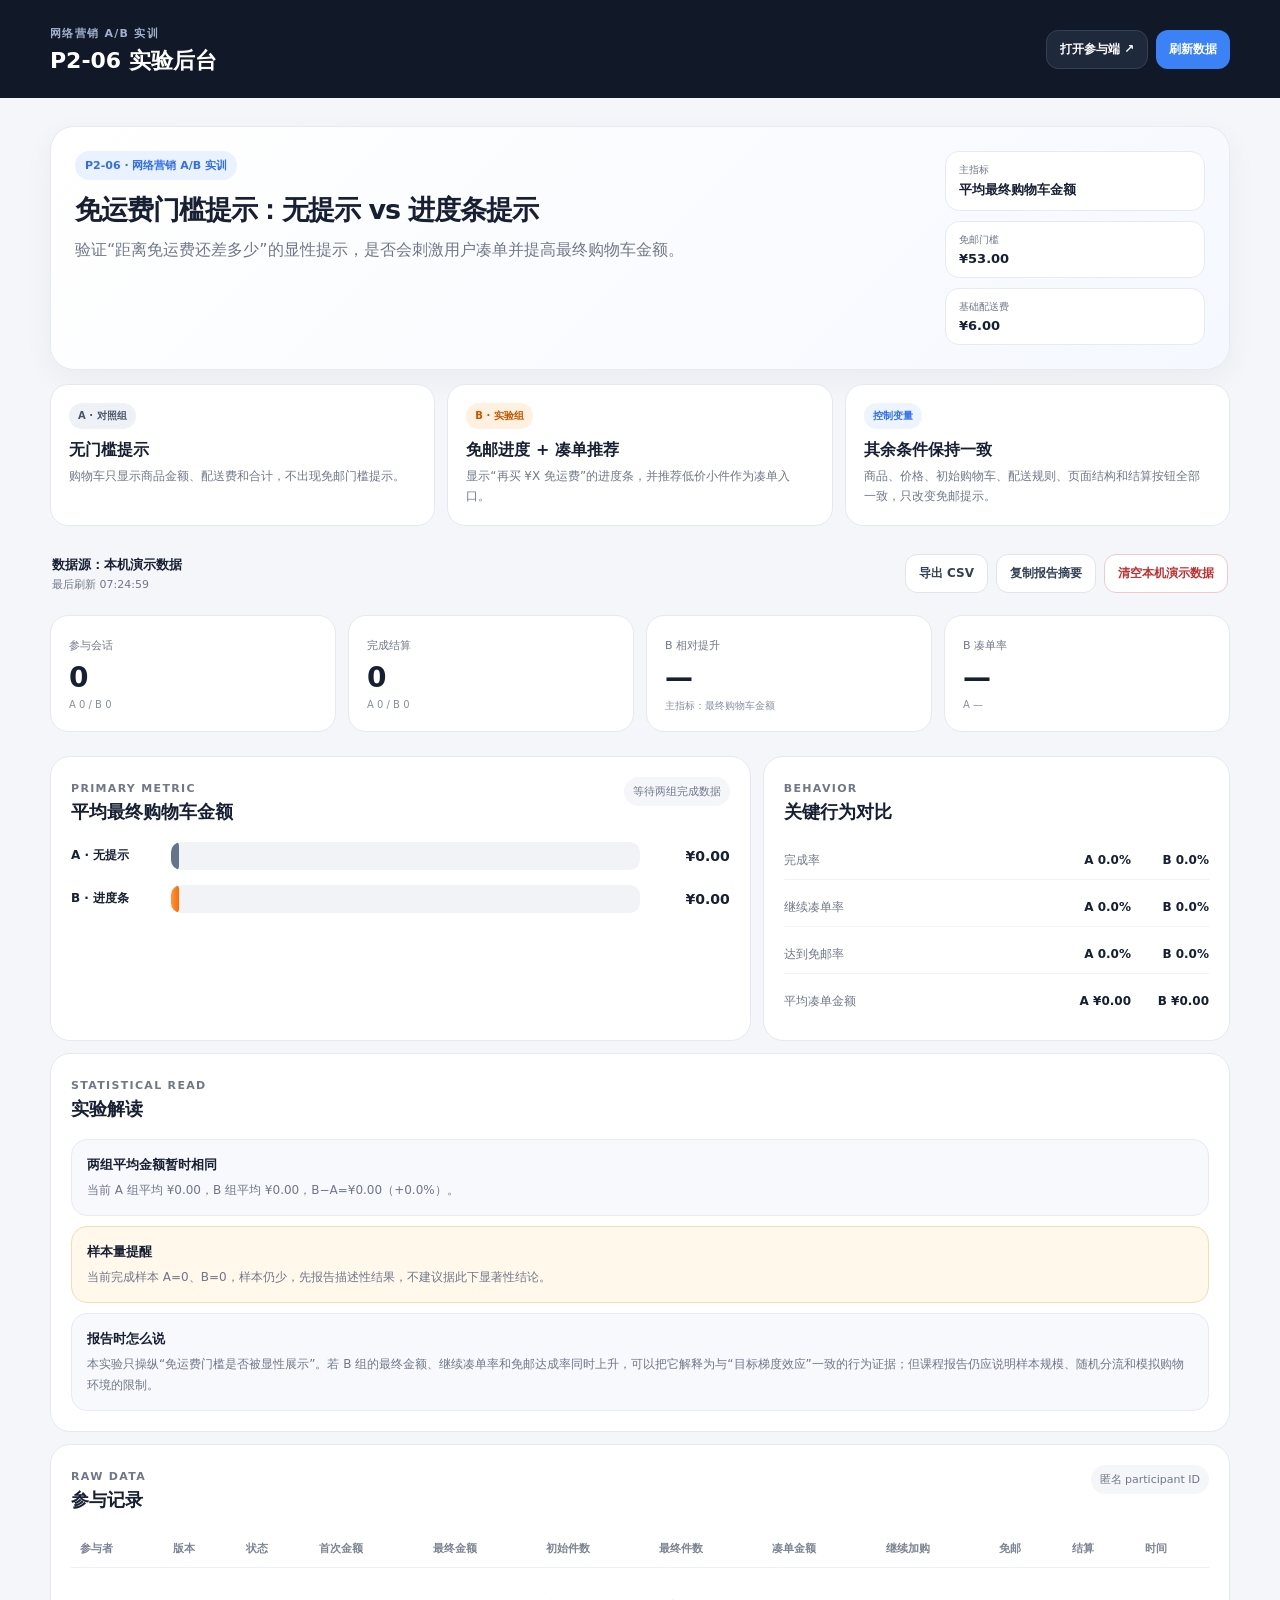
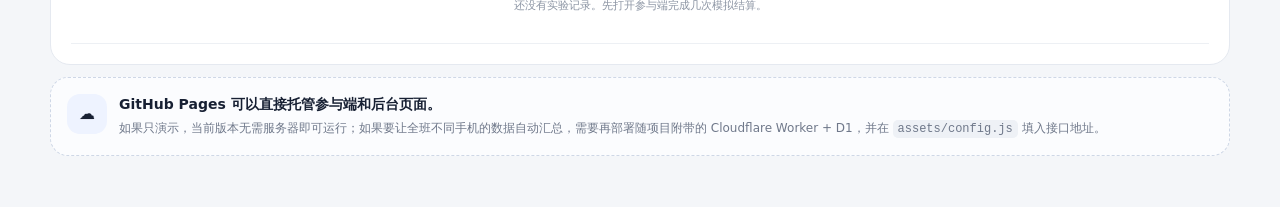
==== admin.html @ 8a5a499f "Initial P2-06 campus mall A/B experiment" ====
<!doctype html>
<html lang="zh-CN">
<head>
  <meta charset="utf-8">
  <meta name="viewport" content="width=device-width,initial-scale=1">
  <meta name="theme-color" content="#111827">
  <meta name="description" content="P2-06 A/B 实验结果后台">
  <title>P2-06 实验后台 · 湛科生活站</title>
  <link rel="icon" href="assets/favicon.svg" type="image/svg+xml">
  <link rel="stylesheet" href="assets/styles.css">
</head>
<body class="admin-page">
  <header class="admin-topbar">
    <div class="admin-wrap topbar-inner">
      <div>
        <span class="admin-kicker">网络营销 A/B 实训</span>
        <h1>P2-06 实验后台</h1>
      </div>
      <div class="topbar-actions">
        <a class="ghost-btn" href="index.html" target="_blank" rel="noreferrer">打开参与端 ↗</a>
        <button class="primary-small" id="refreshBtn">刷新数据</button>
      </div>
    </div>
  </header>

  <main class="admin-wrap admin-main">
    <section class="project-hero">
      <div>
        <span class="badge">P2-06 · 网络营销 A/B 实训</span>
        <h2>免运费门槛提示：无提示 vs 进度条提示</h2>
        <p>验证“距离免运费还差多少”的显性提示，是否会刺激用户凑单并提高最终购物车金额。</p>
      </div>
      <div class="study-meta">
        <div><span>主指标</span><strong>平均最终购物车金额</strong></div>
        <div><span>免邮门槛</span><strong>¥53.00</strong></div>
        <div><span>基础配送费</span><strong>¥6.00</strong></div>
      </div>
    </section>

    <section class="design-grid">
      <article class="design-card">
        <span class="variant-chip variant-a">A · 对照组</span>
        <h3>无门槛提示</h3>
        <p>购物车只显示商品金额、配送费和合计，不出现免邮门槛提示。</p>
      </article>
      <article class="design-card">
        <span class="variant-chip variant-b">B · 实验组</span>
        <h3>免邮进度 + 凑单推荐</h3>
        <p>显示“再买 ¥X 免运费”的进度条，并推荐低价小件作为凑单入口。</p>
      </article>
      <article class="design-card controls-card">
        <span class="variant-chip neutral">控制变量</span>
        <h3>其余条件保持一致</h3>
        <p>商品、价格、初始购物车、配送规则、页面结构和结算按钮全部一致，只改变免邮提示。</p>
      </article>
    </section>

    <section class="data-toolbar">
      <div>
        <strong id="sourceLabel">数据源：本机演示数据</strong>
        <span id="lastSync">尚未刷新</span>
      </div>
      <div class="toolbar-actions">
        <button class="ghost-btn" id="exportCsvBtn">导出 CSV</button>
        <button class="ghost-btn" id="copySummaryBtn">复制报告摘要</button>
        <button class="danger-ghost" id="resetLocalBtn">清空本机演示数据</button>
      </div>
    </section>

    <section class="metric-grid" id="metricGrid"></section>

    <section class="panel-grid">
      <article class="panel">
        <div class="panel-heading">
          <div><span class="admin-kicker">PRIMARY METRIC</span><h3>平均最终购物车金额</h3></div>
          <span class="stat-note" id="liftNote">等待数据</span>
        </div>
        <div class="bar-compare" id="valueChart"></div>
      </article>

      <article class="panel">
        <div class="panel-heading">
          <div><span class="admin-kicker">BEHAVIOR</span><h3>关键行为对比</h3></div>
        </div>
        <div class="behavior-table" id="behaviorTable"></div>
      </article>
    </section>

    <section class="panel">
      <div class="panel-heading">
        <div><span class="admin-kicker">STATISTICAL READ</span><h3>实验解读</h3></div>
      </div>
      <div class="interpretation" id="interpretation"></div>
    </section>

    <section class="panel">
      <div class="panel-heading">
        <div><span class="admin-kicker">RAW DATA</span><h3>参与记录</h3></div>
        <span class="stat-note">匿名 participant ID</span>
      </div>
      <div class="table-scroll">
        <table class="records-table">
          <thead><tr><th>参与者</th><th>版本</th><th>状态</th><th>首次金额</th><th>最终金额</th><th>初始件数</th><th>最终件数</th><th>凑单金额</th><th>继续加购</th><th>免邮</th><th>结算</th><th>时间</th></tr></thead>
          <tbody id="recordsBody"></tbody>
        </table>
      </div>
    </section>

    <section class="deployment-note">
      <div class="why-icon">☁️</div>
      <div>
        <strong>GitHub Pages 可以直接托管参与端和后台页面。</strong>
        <p>如果只演示，当前版本无需服务器即可运行；如果要让全班不同手机的数据自动汇总，需要再部署随项目附带的 Cloudflare Worker + D1，并在 <code>assets/config.js</code> 填入接口地址。</p>
      </div>
    </section>
  </main>

  <script src="assets/config.js"></script>
  <script src="assets/shared.js"></script>
  <script src="assets/admin.js"></script>
</body>
</html>
---- assets/styles.css ----
:root{
  --bg:#f6f7fb;
  --card:#ffffff;
  --ink:#172033;
  --muted:#6f788a;
  --line:#e8ebf2;
  --brand:#2f6fed;
  --brand-2:#6c8cff;
  --accent:#ff7a18;
  --green:#1f9d68;
  --red:#e24b4b;
  --shadow:0 18px 50px rgba(31,45,77,.10);
  --soft-shadow:0 8px 24px rgba(31,45,77,.08);
  font-family:Inter,"PingFang SC","Microsoft YaHei",system-ui,-apple-system,BlinkMacSystemFont,"Segoe UI",sans-serif;
}
*{box-sizing:border-box}
html{scroll-behavior:smooth}
body{margin:0;background:var(--bg);color:var(--ink)}
button,input{font:inherit}
button{cursor:pointer}
.hidden{display:none!important}
.shop-page{min-height:100vh;padding-bottom:94px}
.app-shell{width:min(100%,520px);margin:0 auto;min-height:100vh;background:linear-gradient(180deg,#f9fbff 0,#f6f7fb 35%);box-shadow:0 0 0 1px rgba(20,30,55,.04)}
.shop-header{position:sticky;top:0;z-index:20;display:flex;align-items:center;justify-content:space-between;padding:18px 18px 14px;background:rgba(249,251,255,.92);backdrop-filter:blur(14px);border-bottom:1px solid rgba(232,235,242,.8)}
.shop-header h1{margin:3px 0 0;font-size:23px;letter-spacing:-.02em}
.eyebrow,.section-kicker,.admin-kicker{font-size:11px;letter-spacing:.12em;text-transform:uppercase;color:var(--muted);font-weight:800}
.icon-btn{width:44px;height:44px;border:0;border-radius:15px;background:#fff;box-shadow:var(--soft-shadow);position:relative}
.cart-icon{font-size:20px}.cart-count{position:absolute;right:-3px;top:-4px;min-width:20px;height:20px;border-radius:999px;background:var(--accent);color:#fff;font-size:11px;font-weight:800;display:grid;place-items:center;padding:0 5px}
.hero-card{margin:14px 16px 0;padding:22px;border-radius:28px;color:#fff;background:linear-gradient(135deg,#2f6fed 0%,#5869e9 55%,#8f6be8 100%);display:flex;gap:10px;min-height:196px;overflow:hidden;position:relative;box-shadow:0 22px 48px rgba(47,111,237,.25)}
.hero-card:after{content:"";position:absolute;width:210px;height:210px;border-radius:50%;background:rgba(255,255,255,.10);right:-80px;top:-110px}
.hero-copy{position:relative;z-index:2;flex:1}.hero-pill{display:inline-block;padding:7px 10px;border-radius:999px;background:rgba(255,255,255,.14);border:1px solid rgba(255,255,255,.22);font-size:11px;font-weight:800}
.hero-card h2{font-size:27px;line-height:1.18;margin:16px 0 9px;letter-spacing:-.04em}.hero-card p{margin:0;color:rgba(255,255,255,.82);font-size:13px;line-height:1.6;max-width:310px}
.hero-visual{width:118px;display:flex;align-items:flex-end;justify-content:center;gap:4px;padding-bottom:16px;position:relative;z-index:2}.hero-visual span{display:grid;place-items:center;width:48px;height:48px;background:rgba(255,255,255,.16);border:1px solid rgba(255,255,255,.20);border-radius:16px;font-size:24px;box-shadow:0 10px 26px rgba(0,0,0,.08)}.hero-visual span:nth-child(2){transform:translateY(-34px)}.hero-visual span:nth-child(3){transform:translateY(-7px)}
.section-block{padding:26px 16px 8px}.section-heading{display:flex;justify-content:space-between;align-items:end;margin-bottom:13px}.section-heading h3{margin:4px 0 0;font-size:21px}.tiny-note{font-size:11px;color:var(--muted)}
.product-grid{display:grid;grid-template-columns:1fr 1fr;gap:12px}.product-card{background:#fff;border:1px solid #edf0f5;border-radius:21px;overflow:hidden;box-shadow:0 8px 22px rgba(34,47,75,.055);transition:.18s ease}.product-card:active{transform:scale(.985)}
.product-art{height:128px;display:grid;place-items:center;font-size:50px;position:relative;overflow:hidden}.product-art:after{content:"";position:absolute;width:78px;height:78px;border-radius:50%;background:rgba(255,255,255,.45);filter:blur(2px);z-index:0}.product-art>*{position:relative;z-index:1}.art-fan{background:linear-gradient(145deg,#dff5ff,#d8eaff)}.art-cable{background:linear-gradient(145deg,#f2ebff,#e7ddff)}.art-clip{background:linear-gradient(145deg,#fff1dd,#ffe4c0)}.art-sleeve{background:linear-gradient(145deg,#e7fff4,#d7f8e8)}.art-umbrella{background:linear-gradient(145deg,#e8f0ff,#dae5ff)}.art-repellent{background:linear-gradient(145deg,#f0f9df,#e5f2cd)}.art-lamp{background:linear-gradient(145deg,#fff5cd,#ffebaa)}.art-box{background:linear-gradient(145deg,#fdece8,#f7dcd6)}.art-tissue{background:linear-gradient(145deg,#eef0f6,#e3e7f0)}.art-candy{background:linear-gradient(145deg,#e5fbff,#d4f5f9)}
.product-body{padding:13px}.product-name{font-weight:800;font-size:14px;white-space:nowrap;overflow:hidden;text-overflow:ellipsis}.product-desc{font-size:11px;color:var(--muted);margin-top:5px;white-space:nowrap;overflow:hidden;text-overflow:ellipsis}.product-footer{display:flex;align-items:center;justify-content:space-between;margin-top:12px}.price{font-size:18px;font-weight:900;color:#1d2940}.add-btn{width:34px;height:34px;border:0;border-radius:12px;background:#edf3ff;color:var(--brand);font-size:20px;font-weight:800}
.why-card{margin:18px 16px 20px;padding:16px;border:1px solid #e4e9f3;background:#fff;border-radius:20px;display:flex;gap:12px;box-shadow:0 8px 22px rgba(34,47,75,.04)}.why-icon{width:40px;height:40px;border-radius:13px;background:#eef3ff;display:grid;place-items:center;flex:0 0 auto}.why-card strong,.deployment-note strong{font-size:14px}.why-card p,.deployment-note p{font-size:12px;line-height:1.7;color:var(--muted);margin:4px 0 0}
.bottom-nav{position:fixed;left:50%;bottom:0;transform:translateX(-50%);width:min(100%,520px);height:78px;padding:9px 18px max(9px,env(safe-area-inset-bottom));display:flex;justify-content:space-around;background:rgba(255,255,255,.94);backdrop-filter:blur(18px);border-top:1px solid #eceff4;z-index:30}.nav-item{border:0;background:none;color:#8a93a4;display:grid;place-items:center;gap:2px;min-width:56px}.nav-item span{font-size:19px}.nav-item b{font-size:10px}.nav-item.active{color:var(--brand)}
.scrim{position:fixed;inset:0;background:rgba(18,25,40,.38);backdrop-filter:blur(3px);z-index:60}.sheet{position:fixed;z-index:70;left:50%;bottom:0;transform:translateX(-50%);width:min(100%,520px);max-height:90vh;overflow:auto;background:#fff;border-radius:28px 28px 0 0;padding:12px 18px calc(24px + env(safe-area-inset-bottom));box-shadow:0 -20px 70px rgba(22,28,45,.25)}
.sheet-handle{width:40px;height:5px;border-radius:99px;background:#d8dde8;margin:2px auto 18px}.intro-sheet h2,.success-sheet h2{font-size:26px;margin:10px 0 8px;letter-spacing:-.04em}.intro-sheet>p{font-size:14px;line-height:1.7;color:var(--muted)}.intro-badge{font-size:11px;font-weight:900;color:var(--brand);background:#edf3ff;padding:7px 10px;border-radius:999px;display:inline-block}.intro-product{display:grid;grid-template-columns:58px 1fr auto;gap:12px;align-items:center;border:1px solid var(--line);padding:12px;border-radius:18px;margin:18px 0}.intro-product .product-art{height:58px;border-radius:14px;font-size:28px}.intro-product strong{display:block;font-size:14px}.intro-product span{display:block;color:var(--muted);font-size:11px;margin-top:4px}.intro-product b{font-size:17px}.privacy-note{text-align:center!important;font-size:10px!important;color:#9aa1ae!important}
.primary-btn{border:0;border-radius:16px;background:linear-gradient(135deg,var(--brand),var(--brand-2));color:#fff;font-weight:900;padding:15px 18px;box-shadow:0 12px 24px rgba(47,111,237,.22)}.primary-btn:disabled{opacity:.45;cursor:not-allowed}.full{width:100%}.text-btn{border:0;background:none;color:var(--muted);padding:13px;font-weight:800}.sheet-title-row{display:flex;justify-content:space-between;align-items:start}.sheet-title-row h2{font-size:23px;margin:3px 0 14px}.close-btn{width:38px;height:38px;border-radius:13px;border:0;background:#f1f3f7;color:#667085;font-size:22px}
.treatment{border-radius:18px;padding:14px;margin:0 0 13px}.treatment-b{background:linear-gradient(145deg,#fff7ec,#fff2df);border:1px solid #ffe0b7}.treatment-title{display:flex;align-items:center;justify-content:space-between;gap:10px;font-weight:900;font-size:14px}.treatment-title strong{color:#d95d00}.progress-track{height:9px;background:#ffe4bf;border-radius:99px;overflow:hidden;margin:11px 0 6px}.progress-track i{height:100%;display:block;background:linear-gradient(90deg,#ff8a24,#ff6a00);border-radius:99px;transition:width .25s}.progress-labels{display:flex;justify-content:space-between;font-size:10px;color:#8d765f}.addon-title{font-size:11px;font-weight:900;margin:12px 0 7px;color:#8b5c2c}.addon-row{display:flex;gap:8px;overflow:auto;padding-bottom:2px}.addon-btn{border:1px solid #ffd5a4;background:#fff;border-radius:13px;padding:8px 10px;white-space:nowrap;color:#70491f;font-size:11px;font-weight:800}.treatment-success{background:#ecf9f2;border-color:#c8edd9}.treatment-success .treatment-title strong{color:var(--green)}
.cart-lines{display:grid;gap:10px}.cart-line{display:grid;grid-template-columns:46px 1fr auto;gap:10px;align-items:center;padding:10px 0;border-bottom:1px solid #f0f2f6}.cart-thumb{height:46px;border-radius:12px;display:grid;place-items:center;font-size:24px}.cart-line strong{font-size:13px;display:block}.cart-line small{font-size:11px;color:var(--muted)}.qty-control{display:flex;align-items:center;gap:8px}.qty-control button{width:28px;height:28px;border:0;border-radius:10px;background:#f1f4f8;font-weight:900;color:#506078}.qty-control b{min-width:14px;text-align:center;font-size:12px}.cart-empty{text-align:center;color:var(--muted);padding:24px 0}.cart-summary{border-top:1px dashed #dfe3eb;margin:13px 0;padding-top:12px}.cart-summary>div{display:flex;justify-content:space-between;padding:5px 0;font-size:13px}.cart-summary span{color:var(--muted)}.total-line{font-size:16px!important;padding-top:10px!important}.total-line b{font-size:21px}.success-sheet{text-align:center;padding-top:30px}.success-mark{width:70px;height:70px;border-radius:50%;display:grid;place-items:center;background:#eaf9f2;color:var(--green);font-size:34px;font-weight:900;margin:0 auto}.success-sheet>p{color:var(--muted);font-size:13px}.receipt-card{background:#f7f9fc;border:1px solid var(--line);padding:18px;border-radius:18px;margin:18px 0}.receipt-card span,.receipt-card small{display:block;color:var(--muted);font-size:11px}.receipt-card strong{font-size:30px;display:block;margin:6px 0}.toast{position:fixed;left:50%;bottom:96px;transform:translateX(-50%);z-index:100;background:#172033;color:#fff;border-radius:999px;padding:10px 15px;font-size:12px;font-weight:800;box-shadow:var(--shadow)}

/* Admin */
.admin-page{background:#f4f6f9;min-height:100vh}.admin-topbar{background:#111827;color:#fff;padding:22px 0}.admin-wrap{width:min(1180px,calc(100% - 34px));margin:0 auto}.topbar-inner{display:flex;justify-content:space-between;align-items:center}.admin-topbar h1{font-size:22px;margin:5px 0 0}.admin-topbar .admin-kicker{color:#9fb1cf}.topbar-actions,.toolbar-actions{display:flex;gap:8px;flex-wrap:wrap}.ghost-btn,.primary-small,.danger-ghost{border-radius:12px;padding:10px 13px;font-size:12px;font-weight:850;text-decoration:none}.ghost-btn{border:1px solid #dfe4ed;background:#fff;color:#334155}.admin-topbar .ghost-btn{background:#1e293b;border-color:#334155;color:#fff}.primary-small{border:0;background:#3b82f6;color:#fff}.danger-ghost{border:1px solid #f0caca;color:#bf3030;background:#fff}.admin-main{padding:28px 0 52px}.project-hero{background:linear-gradient(135deg,#ffffff,#f5f8ff);border:1px solid #e5eaf3;border-radius:24px;padding:24px;display:flex;justify-content:space-between;gap:30px;box-shadow:0 10px 30px rgba(34,47,75,.05)}.project-hero h2{font-size:27px;letter-spacing:-.04em;margin:12px 0 8px}.project-hero p{color:var(--muted);max-width:720px;line-height:1.7;margin:0}.badge{display:inline-block;background:#eaf1ff;color:#2f6fed;padding:7px 10px;border-radius:999px;font-size:11px;font-weight:900}.study-meta{min-width:260px;display:grid;gap:10px}.study-meta div{padding:11px 13px;border:1px solid #e6ebf3;border-radius:14px;background:#fff}.study-meta span{font-size:10px;color:var(--muted);display:block}.study-meta strong{font-size:13px;display:block;margin-top:4px}.design-grid{display:grid;grid-template-columns:repeat(3,1fr);gap:12px;margin:14px 0}.design-card{background:#fff;border:1px solid #e4e9f1;padding:18px;border-radius:18px}.design-card h3{font-size:16px;margin:11px 0 5px}.design-card p{font-size:12px;color:var(--muted);line-height:1.7;margin:0}.variant-chip{font-size:10px;font-weight:900;padding:6px 9px;border-radius:999px;display:inline-block}.variant-a{background:#eef2f7;color:#48566a}.variant-b{background:#fff0df;color:#c25700}.neutral{background:#edf4ff;color:#2f6fed}.data-toolbar{display:flex;justify-content:space-between;gap:15px;align-items:center;padding:14px 2px;margin:8px 0}.data-toolbar strong{font-size:13px}.data-toolbar span{display:block;font-size:11px;color:var(--muted);margin-top:3px}.metric-grid{display:grid;grid-template-columns:repeat(4,1fr);gap:12px}.metric-card{background:#fff;border:1px solid #e5e9f0;border-radius:18px;padding:18px}.metric-card span{font-size:11px;color:var(--muted)}.metric-card strong{font-size:28px;display:block;margin-top:8px;letter-spacing:-.04em}.metric-card small{display:block;font-size:10px;color:#87909f;margin-top:5px}.panel-grid{display:grid;grid-template-columns:1.2fr .8fr;gap:12px;margin-top:12px}.panel{background:#fff;border:1px solid #e5e9f0;border-radius:20px;padding:20px;margin-top:12px}.panel-heading{display:flex;justify-content:space-between;gap:20px;align-items:start;margin-bottom:18px}.panel-heading h3{font-size:18px;margin:4px 0 0}.stat-note{font-size:11px;color:var(--muted);background:#f4f6f9;padding:7px 9px;border-radius:999px}.bar-compare{display:grid;gap:15px}.bar-row{display:grid;grid-template-columns:90px 1fr 80px;align-items:center;gap:10px}.bar-label{font-size:12px;font-weight:900}.bar-track{height:28px;background:#f1f3f7;border-radius:10px;overflow:hidden}.bar-fill{height:100%;border-radius:10px;min-width:4px;display:flex;align-items:center;justify-content:flex-end;padding-right:8px;color:#fff;font-size:10px;font-weight:900}.bar-a{background:#64748b}.bar-b{background:linear-gradient(90deg,#ff963d,#ff6a00)}.bar-value{text-align:right;font-weight:900;font-size:14px}.behavior-table{display:grid;gap:9px}.behavior-row{display:grid;grid-template-columns:1fr 70px 70px;gap:8px;align-items:center;padding:10px 0;border-bottom:1px solid #f0f2f6}.behavior-row:last-child{border:0}.behavior-row span{font-size:12px;color:var(--muted)}.behavior-row b{text-align:right;font-size:12px}.interpretation{display:grid;gap:10px}.insight-card{border-radius:16px;padding:14px 15px;background:#f7f9fc;border:1px solid #e7ebf2}.insight-card strong{font-size:13px}.insight-card p{font-size:12px;line-height:1.75;color:var(--muted);margin:6px 0 0}.insight-card.positive{background:#f0faf5;border-color:#d1eedf}.insight-card.warn{background:#fff8eb;border-color:#f2dfb8}.table-scroll{overflow:auto}.records-table{width:100%;border-collapse:collapse;min-width:780px}.records-table th,.records-table td{text-align:left;border-bottom:1px solid #edf0f4;padding:11px 9px;font-size:11px}.records-table th{color:#7b8493;font-weight:800}.records-table td{color:#334155}.variant-cell{font-weight:900}.deployment-note{margin-top:12px;border:1px dashed #ced7e6;border-radius:18px;padding:16px;display:flex;gap:12px;background:#fbfcfe}.deployment-note code{font-family:ui-monospace,SFMono-Regular,Menlo,monospace;background:#eef1f6;padding:2px 5px;border-radius:5px}
@media (max-width:820px){.project-hero{display:block}.study-meta{margin-top:18px;min-width:0;grid-template-columns:repeat(3,1fr)}.design-grid,.metric-grid{grid-template-columns:1fr 1fr}.controls-card{grid-column:1/-1}.panel-grid{grid-template-columns:1fr}.topbar-inner{align-items:flex-start;gap:15px}.data-toolbar{align-items:flex-start;flex-direction:column}}
@media (max-width:560px){.hero-card{min-height:180px}.hero-visual{width:82px}.hero-visual span{width:40px;height:40px;font-size:20px}.hero-card h2{font-size:24px}.product-art{height:118px}.admin-wrap{width:min(100% - 22px,1180px)}.admin-topbar{padding:16px 0}.topbar-inner{display:block}.topbar-actions{margin-top:14px}.project-hero{padding:18px}.project-hero h2{font-size:23px}.study-meta{grid-template-columns:1fr}.design-grid,.metric-grid{grid-template-columns:1fr}.controls-card{grid-column:auto}.metric-card strong{font-size:24px}.bar-row{grid-template-columns:72px 1fr 66px}}
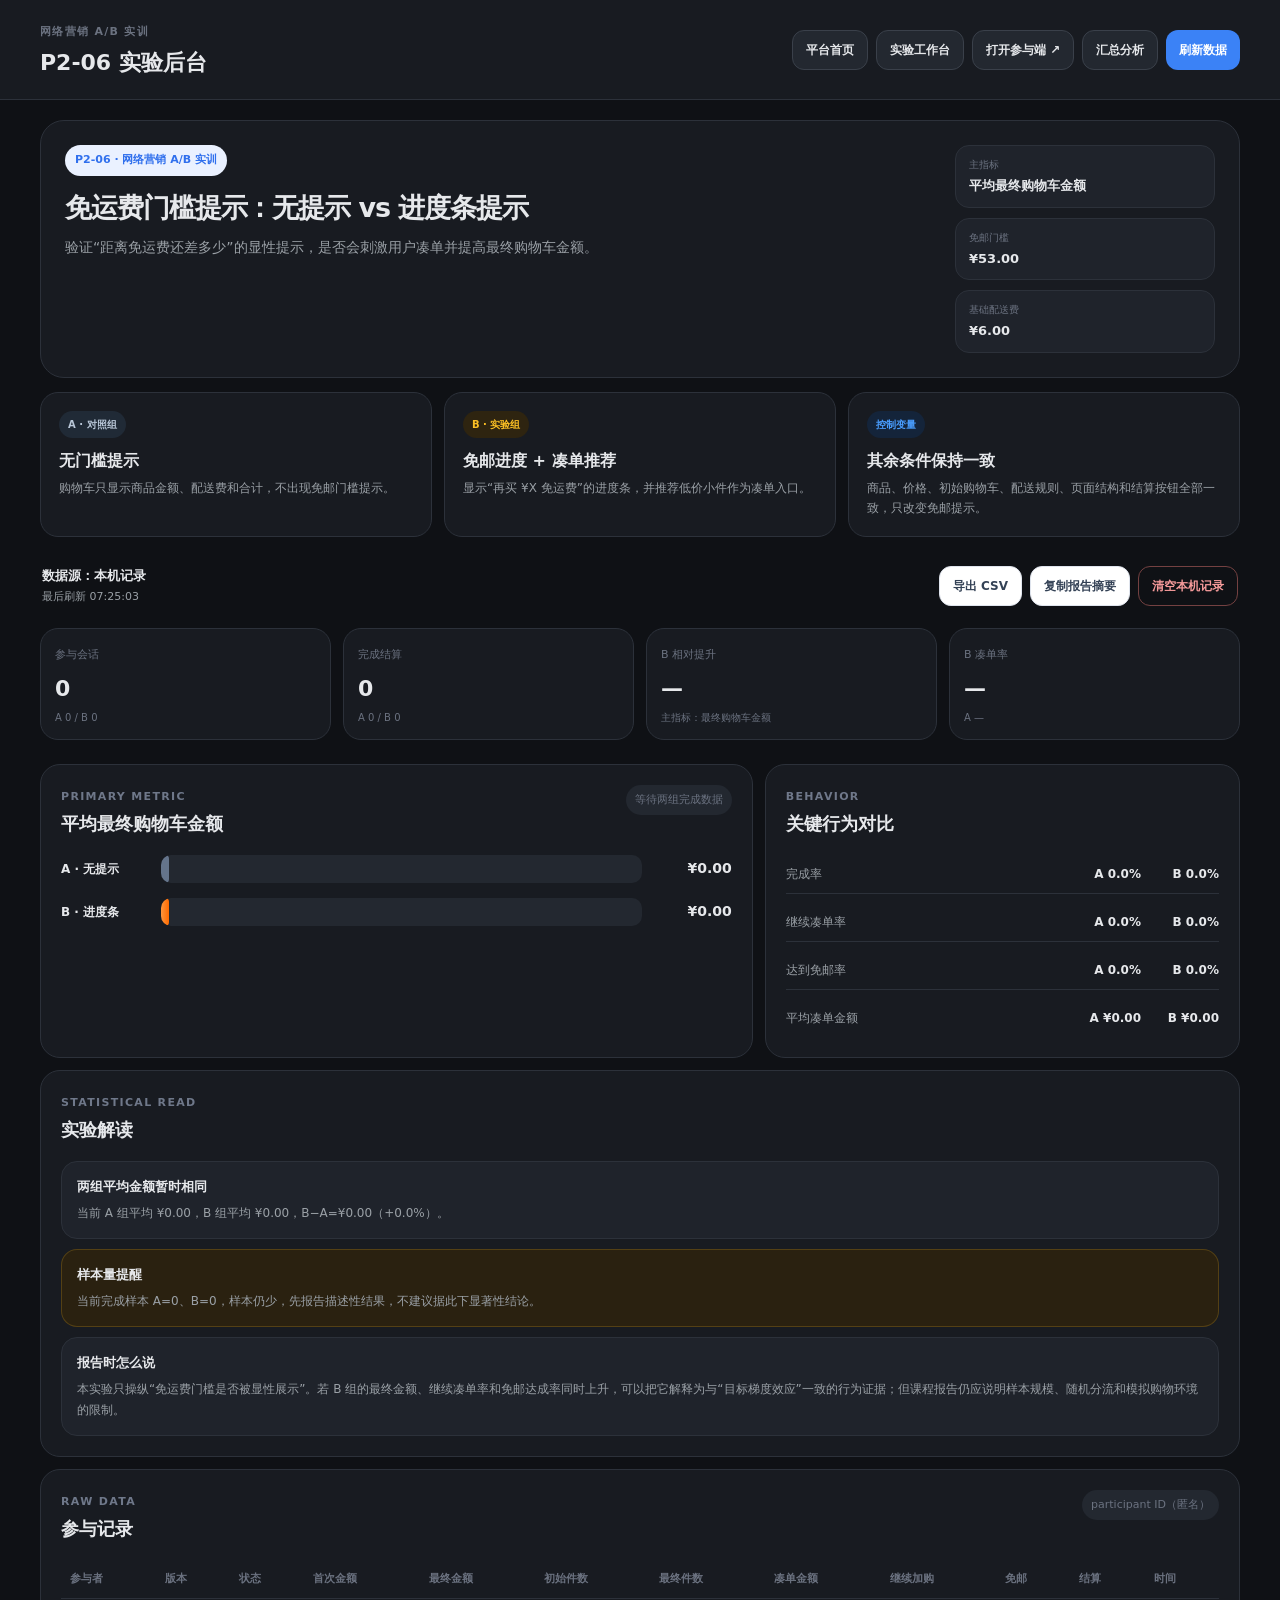
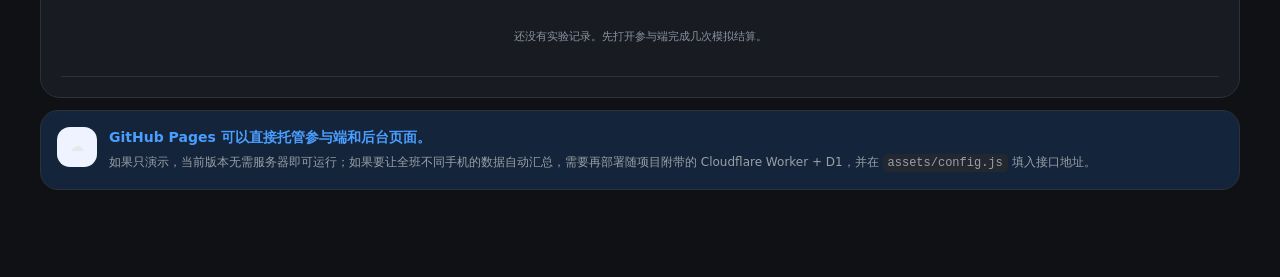
==== commit 00a318c1: "feat: add reference-style P2-06 experiment platform" ====
--- a/admin.html
+++ b/admin.html
@@ -9,7 +9,7 @@
   <link rel="icon" href="assets/favicon.svg" type="image/svg+xml">
   <link rel="stylesheet" href="assets/styles.css">
 </head>
-<body class="admin-page">
+<body class="admin-page platform-page">
   <header class="admin-topbar">
     <div class="admin-wrap topbar-inner">
       <div>
@@ -17,7 +17,10 @@
         <h1>P2-06 实验后台</h1>
       </div>
       <div class="topbar-actions">
-        <a class="ghost-btn" href="index.html" target="_blank" rel="noreferrer">打开参与端 ↗</a>
+        <a class="ghost-btn" href="index.html">平台首页</a>
+        <a class="ghost-btn" href="experiment.html?id=P2-06">实验工作台</a>
+        <a class="ghost-btn" href="share.html?e=P2-06" target="_blank" rel="noreferrer">打开参与端 ↗</a>
+        <a class="ghost-btn" href="aggregate.html">汇总分析</a>
         <button class="primary-small" id="refreshBtn">刷新数据</button>
       </div>
     </div>
@@ -57,13 +60,13 @@
 
     <section class="data-toolbar">
       <div>
-        <strong id="sourceLabel">数据源：本机演示数据</strong>
+        <strong id="sourceLabel">数据源：本机记录</strong>
         <span id="lastSync">尚未刷新</span>
       </div>
       <div class="toolbar-actions">
         <button class="ghost-btn" id="exportCsvBtn">导出 CSV</button>
         <button class="ghost-btn" id="copySummaryBtn">复制报告摘要</button>
-        <button class="danger-ghost" id="resetLocalBtn">清空本机演示数据</button>
+        <button class="danger-ghost" id="resetLocalBtn">清空本机记录</button>
       </div>
     </section>
 
@@ -96,7 +99,7 @@
     <section class="panel">
       <div class="panel-heading">
         <div><span class="admin-kicker">RAW DATA</span><h3>参与记录</h3></div>
-        <span class="stat-note">匿名 participant ID</span>
+        <span class="stat-note">participant ID（匿名）</span>
       </div>
       <div class="table-scroll">
         <table class="records-table">
--- a/assets/styles.css
+++ b/assets/styles.css
@@ -47,3 +47,38 @@
 .admin-page{background:#f4f6f9;min-height:100vh}.admin-topbar{background:#111827;color:#fff;padding:22px 0}.admin-wrap{width:min(1180px,calc(100% - 34px));margin:0 auto}.topbar-inner{display:flex;justify-content:space-between;align-items:center}.admin-topbar h1{font-size:22px;margin:5px 0 0}.admin-topbar .admin-kicker{color:#9fb1cf}.topbar-actions,.toolbar-actions{display:flex;gap:8px;flex-wrap:wrap}.ghost-btn,.primary-small,.danger-ghost{border-radius:12px;padding:10px 13px;font-size:12px;font-weight:850;text-decoration:none}.ghost-btn{border:1px solid #dfe4ed;background:#fff;color:#334155}.admin-topbar .ghost-btn{background:#1e293b;border-color:#334155;color:#fff}.primary-small{border:0;background:#3b82f6;color:#fff}.danger-ghost{border:1px solid #f0caca;color:#bf3030;background:#fff}.admin-main{padding:28px 0 52px}.project-hero{background:linear-gradient(135deg,#ffffff,#f5f8ff);border:1px solid #e5eaf3;border-radius:24px;padding:24px;display:flex;justify-content:space-between;gap:30px;box-shadow:0 10px 30px rgba(34,47,75,.05)}.project-hero h2{font-size:27px;letter-spacing:-.04em;margin:12px 0 8px}.project-hero p{color:var(--muted);max-width:720px;line-height:1.7;margin:0}.badge{display:inline-block;background:#eaf1ff;color:#2f6fed;padding:7px 10px;border-radius:999px;font-size:11px;font-weight:900}.study-meta{min-width:260px;display:grid;gap:10px}.study-meta div{padding:11px 13px;border:1px solid #e6ebf3;border-radius:14px;background:#fff}.study-meta span{font-size:10px;color:var(--muted);display:block}.study-meta strong{font-size:13px;display:block;margin-top:4px}.design-grid{display:grid;grid-template-columns:repeat(3,1fr);gap:12px;margin:14px 0}.design-card{background:#fff;border:1px solid #e4e9f1;padding:18px;border-radius:18px}.design-card h3{font-size:16px;margin:11px 0 5px}.design-card p{font-size:12px;color:var(--muted);line-height:1.7;margin:0}.variant-chip{font-size:10px;font-weight:900;padding:6px 9px;border-radius:999px;display:inline-block}.variant-a{background:#eef2f7;color:#48566a}.variant-b{background:#fff0df;color:#c25700}.neutral{background:#edf4ff;color:#2f6fed}.data-toolbar{display:flex;justify-content:space-between;gap:15px;align-items:center;padding:14px 2px;margin:8px 0}.data-toolbar strong{font-size:13px}.data-toolbar span{display:block;font-size:11px;color:var(--muted);margin-top:3px}.metric-grid{display:grid;grid-template-columns:repeat(4,1fr);gap:12px}.metric-card{background:#fff;border:1px solid #e5e9f0;border-radius:18px;padding:18px}.metric-card span{font-size:11px;color:var(--muted)}.metric-card strong{font-size:28px;display:block;margin-top:8px;letter-spacing:-.04em}.metric-card small{display:block;font-size:10px;color:#87909f;margin-top:5px}.panel-grid{display:grid;grid-template-columns:1.2fr .8fr;gap:12px;margin-top:12px}.panel{background:#fff;border:1px solid #e5e9f0;border-radius:20px;padding:20px;margin-top:12px}.panel-heading{display:flex;justify-content:space-between;gap:20px;align-items:start;margin-bottom:18px}.panel-heading h3{font-size:18px;margin:4px 0 0}.stat-note{font-size:11px;color:var(--muted);background:#f4f6f9;padding:7px 9px;border-radius:999px}.bar-compare{display:grid;gap:15px}.bar-row{display:grid;grid-template-columns:90px 1fr 80px;align-items:center;gap:10px}.bar-label{font-size:12px;font-weight:900}.bar-track{height:28px;background:#f1f3f7;border-radius:10px;overflow:hidden}.bar-fill{height:100%;border-radius:10px;min-width:4px;display:flex;align-items:center;justify-content:flex-end;padding-right:8px;color:#fff;font-size:10px;font-weight:900}.bar-a{background:#64748b}.bar-b{background:linear-gradient(90deg,#ff963d,#ff6a00)}.bar-value{text-align:right;font-weight:900;font-size:14px}.behavior-table{display:grid;gap:9px}.behavior-row{display:grid;grid-template-columns:1fr 70px 70px;gap:8px;align-items:center;padding:10px 0;border-bottom:1px solid #f0f2f6}.behavior-row:last-child{border:0}.behavior-row span{font-size:12px;color:var(--muted)}.behavior-row b{text-align:right;font-size:12px}.interpretation{display:grid;gap:10px}.insight-card{border-radius:16px;padding:14px 15px;background:#f7f9fc;border:1px solid #e7ebf2}.insight-card strong{font-size:13px}.insight-card p{font-size:12px;line-height:1.75;color:var(--muted);margin:6px 0 0}.insight-card.positive{background:#f0faf5;border-color:#d1eedf}.insight-card.warn{background:#fff8eb;border-color:#f2dfb8}.table-scroll{overflow:auto}.records-table{width:100%;border-collapse:collapse;min-width:780px}.records-table th,.records-table td{text-align:left;border-bottom:1px solid #edf0f4;padding:11px 9px;font-size:11px}.records-table th{color:#7b8493;font-weight:800}.records-table td{color:#334155}.variant-cell{font-weight:900}.deployment-note{margin-top:12px;border:1px dashed #ced7e6;border-radius:18px;padding:16px;display:flex;gap:12px;background:#fbfcfe}.deployment-note code{font-family:ui-monospace,SFMono-Regular,Menlo,monospace;background:#eef1f6;padding:2px 5px;border-radius:5px}
 @media (max-width:820px){.project-hero{display:block}.study-meta{margin-top:18px;min-width:0;grid-template-columns:repeat(3,1fr)}.design-grid,.metric-grid{grid-template-columns:1fr 1fr}.controls-card{grid-column:1/-1}.panel-grid{grid-template-columns:1fr}.topbar-inner{align-items:flex-start;gap:15px}.data-toolbar{align-items:flex-start;flex-direction:column}}
 @media (max-width:560px){.hero-card{min-height:180px}.hero-visual{width:82px}.hero-visual span{width:40px;height:40px;font-size:20px}.hero-card h2{font-size:24px}.product-art{height:118px}.admin-wrap{width:min(100% - 22px,1180px)}.admin-topbar{padding:16px 0}.topbar-inner{display:block}.topbar-actions{margin-top:14px}.project-hero{padding:18px}.project-hero h2{font-size:23px}.study-meta{grid-template-columns:1fr}.design-grid,.metric-grid{grid-template-columns:1fr}.controls-card{grid-column:auto}.metric-card strong{font-size:24px}.bar-row{grid-template-columns:72px 1fr 66px}}
+
+/* Reference-style experiment platform */
+.platform-page{--p-bg:#0f1115;--p-card:#181b21;--p-subtle:#1f232b;--p-elevated:#232830;--p-line:#2c313a;--p-strong:#3a404a;--p-text:#e6e8eb;--p-sub:#9aa0a6;--p-dim:#6b7280;--p-blue:#4a9eff;--p-orange:#fbbf24;--p-green:#34d399;min-height:100vh;background:var(--p-bg);color:var(--p-text);font-family:Inter,"PingFang SC","Microsoft YaHei",system-ui,-apple-system,BlinkMacSystemFont,"Segoe UI",sans-serif;padding:20px 12px 48px;font-size:14px;line-height:1.5}.platform-page a{color:inherit}.platform-shell,.participant-shell{width:min(1200px,100%);margin:0 auto;background:var(--p-card);border:1px solid var(--p-line);border-radius:12px;box-shadow:0 4px 24px rgba(0,0,0,.4);padding:24px}.participant-shell{max-width:720px}.platform-breadcrumb{color:var(--p-dim);font-size:12px;margin-bottom:16px}.platform-breadcrumb a{color:var(--p-blue);text-decoration:none}.platform-hero{display:flex;justify-content:space-between;gap:24px;align-items:center;background:var(--p-subtle);border:1px solid var(--p-line);border-radius:10px;padding:24px;margin-bottom:16px}.platform-hero.compact{padding:20px}.platform-kicker{color:var(--p-dim);font-size:11px;letter-spacing:.11em;text-transform:uppercase;font-weight:800}.platform-hero h1{font-size:25px;line-height:1.25;margin:8px 0 10px;color:var(--p-text);letter-spacing:-.03em}.platform-hero p{max-width:740px;color:var(--p-sub);line-height:1.75;margin:0}.platform-hero-mark{width:104px;height:104px;border:1px solid var(--p-strong);border-radius:26px;background:linear-gradient(145deg,#172941,#1e1c22);display:grid;place-items:center;align-content:center;flex:0 0 auto}.platform-hero-mark span{font-size:31px;font-weight:900;color:var(--p-blue);letter-spacing:-.08em}.platform-hero-mark small{color:var(--p-orange);font-size:10px;letter-spacing:.18em;font-weight:800}.platform-banner{display:flex;align-items:center;gap:12px;border:1px solid rgba(251,191,36,.22);background:#2a2110;color:var(--p-orange);padding:13px 16px;border-radius:8px;margin:0 0 22px}.platform-banner .banner-icon{font-size:21px}.platform-banner strong{font-size:13px}.platform-banner p{font-size:12px;color:#caa653;margin:3px 0 0}.platform-banner>.platform-btn{margin-left:auto;white-space:nowrap}.platform-section-title{display:flex;align-items:center;gap:8px;margin:24px 0 12px}.platform-section-title>span{width:22px;height:22px;display:inline-grid;place-items:center;border-radius:50%;background:var(--p-blue);color:var(--p-bg);font-weight:900;font-size:12px;flex:0 0 auto}.platform-section-title h2{font-size:17px;margin:0;color:var(--p-text)}.platform-section-title em{font-size:12px;color:var(--p-dim);font-style:normal;margin-left:3px}.progress-card,.experiment-overview-card,.project-experiment-card,.workbench-panel,.entry-card,.method-note,.project-context-grid article,.workflow-grid article,.setting-grid article{background:var(--p-subtle);border:1px solid var(--p-line);border-radius:9px;padding:18px}.progress-top,.experiment-overview-head,.project-card-top,.collection-status{display:flex;justify-content:space-between;align-items:flex-start;gap:15px}.progress-card h2,.experiment-overview-card h2,.project-experiment-card h2{font-size:19px;margin:7px 0 4px}.progress-card p,.experiment-overview-card p,.project-experiment-card p{color:var(--p-sub);line-height:1.7;margin:0}.status-chip{display:inline-flex;align-items:center;color:var(--p-green);background:#0e2a22;border:1px solid rgba(52,211,153,.14);padding:5px 9px;border-radius:999px;font-size:11px;font-weight:800;white-space:nowrap}.progress-track-wide{height:10px;background:var(--p-elevated);border-radius:99px;overflow:hidden;margin:19px 0 6px}.progress-track-wide i{height:100%;display:block;border-radius:99px;background:linear-gradient(90deg,var(--p-blue),#765bff)}.progress-meta{display:flex;justify-content:space-between;color:var(--p-dim);font-size:11px}.platform-actions{display:flex;gap:9px;flex-wrap:wrap;margin-top:17px}.platform-actions.wide{justify-content:center;margin:26px 0 8px}.platform-btn{display:inline-flex;align-items:center;justify-content:center;border:1px solid transparent;border-radius:6px;padding:9px 14px;font-size:12px;font-weight:750;text-decoration:none;cursor:pointer;transition:.18s ease;font-family:inherit}.platform-btn.primary{background:var(--p-blue);color:#0f1115}.platform-btn.primary:hover{filter:brightness(1.1)}.platform-btn.ghost{background:var(--p-elevated);border-color:var(--p-strong);color:var(--p-text)}.platform-btn.ghost:hover{border-color:var(--p-blue);color:#fff}.platform-btn.small{padding:6px 10px;font-size:11px}.platform-btn.full{width:100%}.experiment-overview-head>div:first-child{flex:1}.metric-pill{font-size:12px;font-weight:900;color:var(--p-orange);background:#2e2410;border:1px solid rgba(251,191,36,.18);border-radius:6px;padding:7px 10px;white-space:nowrap}.overview-grid,.project-metric-row,.parameter-strip,.project-context-grid,.setting-grid,.workflow-grid{display:grid;gap:10px}.overview-grid{grid-template-columns:repeat(3,1fr);margin-top:18px}.overview-grid div,.project-metric-row div{background:var(--p-card);border:1px solid var(--p-line);border-radius:7px;padding:11px}.overview-grid span,.project-metric-row span,.parameter-strip span,.project-context-grid span{display:block;color:var(--p-dim);font-size:11px}.overview-grid strong,.project-metric-row b{display:block;color:var(--p-text);font-size:12px;margin-top:5px}.setting-grid{grid-template-columns:repeat(3,1fr)}.setting-grid article{padding:15px}.setting-icon{font-size:23px;display:block;margin-bottom:8px}.setting-grid strong,.quick-links strong{display:block;font-size:13px}.setting-grid p{color:var(--p-sub);font-size:12px;line-height:1.7;margin:5px 0 0}.quick-links{display:grid;grid-template-columns:repeat(2,1fr);gap:10px}.quick-links a{display:flex;align-items:center;gap:11px;background:var(--p-subtle);border:1px solid var(--p-line);padding:13px 14px;border-radius:8px;text-decoration:none}.quick-links a:hover{border-color:var(--p-blue)}.quick-links b{font-size:20px}.quick-links small{display:block;color:var(--p-dim);font-size:11px;margin-top:3px}.quick-links i{margin-left:auto;color:var(--p-dim);font-style:normal}.method-note{margin-top:14px;background:#14243a;border-color:rgba(74,158,255,.22)}.method-note strong{font-size:13px;color:var(--p-blue)}.method-note p{font-size:12px;color:#aabbd0;line-height:1.75;margin:5px 0 0}.platform-footer{text-align:center;color:var(--p-dim);font-size:11px;margin-top:24px}.project-context-grid{grid-template-columns:repeat(3,1fr)}.project-context-grid strong{display:block;font-size:13px;margin:5px 0}.project-context-grid p{color:var(--p-sub);font-size:12px;line-height:1.7;margin:0}.project-experiment-card.active{border-color:rgba(251,191,36,.35);background:linear-gradient(145deg,#1f2025,#221d13)}.project-card-actions{display:flex;gap:9px;flex-wrap:wrap;margin-top:17px}.workflow-grid{grid-template-columns:repeat(5,1fr)}.workflow-grid article{padding:14px}.workflow-grid b{color:var(--p-blue);font-size:11px}.workflow-grid strong{display:block;font-size:12px;margin:8px 0 4px}.workflow-grid p{color:var(--p-sub);font-size:11px;line-height:1.65;margin:0}.workbench-meta{display:grid;gap:8px;text-align:right;align-items:end}.workbench-meta small{font-size:11px;color:var(--p-dim)}.ab-plan-grid{display:grid;grid-template-columns:1fr 1fr;gap:14px}.workbench-plan{background:var(--p-subtle);border:2px solid var(--p-line);border-radius:9px;padding:15px}.workbench-plan.plan-a{border-color:#3a4655}.workbench-plan.plan-b{border-color:#665027}.plan-head{display:flex;justify-content:space-between;align-items:center;margin-bottom:12px}.plan-head strong{font-size:13px}.phone-preview{background:var(--p-elevated);border:1px solid var(--p-line);border-radius:12px;padding:12px;min-height:285px;display:grid;align-content:start;gap:8px}.phone-top{display:flex;justify-content:space-between;border-bottom:1px solid var(--p-line);padding-bottom:7px;font-size:11px;color:var(--p-sub)}.phone-title{font-size:13px;font-weight:900;margin:2px 0}.phone-item{display:grid;grid-template-columns:36px 1fr auto;gap:8px;align-items:center;background:var(--p-card);border:1px solid var(--p-line);border-radius:6px;padding:8px}.mini-art{width:30px;height:30px;border-radius:8px;display:grid;place-items:center;background:#dff5ff;font-size:17px}.phone-item b,.phone-item small{display:block}.phone-item b{font-size:11px}.phone-item small{font-size:10px;color:var(--p-dim);margin-top:2px}.phone-item>strong{font-size:11px}.phone-total{display:flex;justify-content:space-between;color:var(--p-sub);font-size:11px;padding:3px 1px}.phone-total.total{border-top:1px solid var(--p-line);padding-top:8px;color:var(--p-text);font-weight:900;font-size:13px}.workbench-plan>p{font-size:12px;color:var(--p-sub);line-height:1.7;margin:12px 2px 0}.mini-treatment{background:#2e2410;border:1px solid rgba(251,191,36,.2);border-radius:6px;padding:8px;color:#f2cc72;position:relative}.mini-treatment b{font-size:10px}.mini-treatment>span{float:right;font-size:10px}.mini-treatment i{display:block;height:5px;border-radius:99px;background:var(--p-orange);margin:7px 0 4px}.mini-treatment small{font-size:9px;color:#bfa05b}.parameter-strip{grid-template-columns:repeat(4,1fr);margin-top:12px}.parameter-strip>div{background:var(--p-card);border:1px solid var(--p-line);padding:12px;border-radius:7px}.parameter-strip strong{display:block;font-size:12px;margin-top:4px}.data-banner{display:flex;align-items:center;gap:9px;background:#2a2110;border:1px solid rgba(251,191,36,.2);border-radius:7px;padding:12px 14px;color:var(--p-orange);font-size:12px}.data-banner.success{background:#0e2a22;border-color:rgba(52,211,153,.2);color:var(--p-green)}.data-banner.neutral{background:#14243a;border-color:rgba(74,158,255,.2);color:var(--p-blue)}.data-banner b{font-size:17px}.data-hint{font-size:12px;color:var(--p-sub);line-height:1.7;margin:12px 0 0}.reference-metrics{grid-template-columns:repeat(6,1fr);margin-top:14px}.platform-page .metric-card{background:var(--p-card);border-color:var(--p-line);padding:14px}.platform-page .metric-card span{color:var(--p-dim)}.platform-page .metric-card strong{color:var(--p-text);font-size:22px}.platform-page .metric-card small{color:var(--p-dim)}.share-url-box{display:flex;align-items:center;gap:8px;background:var(--p-card);border:1px solid var(--p-line);border-radius:6px;padding:8px 10px;margin-top:14px}.share-url-box code{font-family:ui-monospace,SFMono-Regular,Menlo,monospace;color:var(--p-sub);font-size:11px;overflow:hidden;text-overflow:ellipsis;white-space:nowrap;flex:1}.share-card-output{margin-top:14px}.share-card-preview{max-width:420px;background:linear-gradient(145deg,#172941,#2e2410);border:1px solid var(--p-strong);border-radius:10px;padding:18px;display:grid;gap:7px}.share-card-preview span{color:var(--p-orange);font-size:11px;font-weight:800}.share-card-preview strong{font-size:18px}.share-card-preview p{color:var(--p-sub);font-size:12px;margin:0}.share-card-preview code{font-size:10px;color:var(--p-blue);word-break:break-all}.collection-status{align-items:center}.collection-status strong{display:block;font-size:13px;margin-top:5px}.collection-status>span{color:var(--p-dim);font-size:11px}.conclusion-grid{display:grid;grid-template-columns:repeat(4,1fr);gap:9px;margin-top:14px}.conclusion-grid>div{background:var(--p-card);border:1px solid var(--p-line);padding:12px;border-radius:7px}.conclusion-grid span,.conclusion-grid small{display:block;color:var(--p-dim);font-size:11px}.conclusion-grid strong{display:block;font-size:18px;margin:7px 0 3px}.interpretation-stack{display:grid;gap:9px;margin-top:14px}.aggregate-chart-grid{display:grid;grid-template-columns:1.2fr .8fr;gap:12px;margin-top:12px}.aggregate-bars{display:grid;gap:14px;margin-top:12px}.aggregate-bars .bar-row{grid-template-columns:90px 1fr 78px}.donut-wrap{display:flex;align-items:center;justify-content:center;gap:18px;min-height:170px}.donut-chart{width:132px;height:132px;border-radius:50%;position:relative;background:var(--p-elevated)}.donut-chart:after{content:"";position:absolute;inset:27px;border-radius:50%;background:var(--p-subtle)}.legend-list{display:grid;gap:10px;color:var(--p-sub);font-size:12px}.legend-list>div{display:flex;align-items:center;gap:6px}.legend-dot{width:9px;height:9px;border-radius:50%;display:inline-block}.dot-a{background:var(--p-blue)}.dot-b{background:var(--p-orange)}.aggregate-behavior{margin-top:3px}.empty-state,.empty-cell{text-align:center;color:var(--p-dim);padding:28px;font-size:12px}.import-panel{display:grid;gap:13px}.drop-zone{border:1px dashed var(--p-strong);border-radius:8px;padding:22px;text-align:center;background:var(--p-card);display:grid;gap:6px;cursor:pointer}.drop-zone.on{border-color:var(--p-blue);background:#14243a}.drop-zone strong{font-size:13px}.drop-zone small{color:var(--p-dim);font-size:11px}.drop-zone input{margin:10px auto 0;color:var(--p-sub);font-size:11px}.api-fields,.setup-form{display:grid;gap:12px}.api-fields{grid-template-columns:1fr 1fr}.api-fields label,.setup-form label{display:grid;gap:6px;color:var(--p-sub);font-size:12px}.api-fields input,.setup-form input,.participant-entry-page input{width:100%;border:1px solid var(--p-strong);border-radius:6px;background:var(--p-card);color:var(--p-text);padding:10px 11px;outline:none}.api-fields input:focus,.setup-form input:focus,.participant-entry-page input:focus{border-color:var(--p-blue)}.setup-choice-grid{display:grid;grid-template-columns:1fr 1fr;gap:12px}.setup-choice{background:var(--p-subtle);border:1px solid var(--p-line);border-radius:9px;padding:16px}.setup-choice.active{border-color:var(--p-blue);background:#14243a}.setup-choice>b{font-size:24px}.setup-choice strong{display:block;margin:9px 0 4px}.setup-choice p{font-size:12px;color:var(--p-sub);line-height:1.7;margin:0}.setup-result{border-radius:7px;background:var(--p-card);border:1px solid var(--p-line);padding:11px;color:var(--p-sub);font-size:12px}.setup-result.success{background:#0e2a22;border-color:rgba(52,211,153,.2);color:var(--p-green)}.setup-result.warn{background:#2a2110;border-color:rgba(251,191,36,.2);color:var(--p-orange)}.participant-hero{padding:18px 2px 20px}.participant-hero h1{font-size:28px;line-height:1.25;margin:15px 0 8px}.participant-hero p{color:var(--p-sub);line-height:1.75;margin:0}.entry-card{margin-top:10px}.entry-card-title{display:flex;gap:10px;align-items:flex-start;margin-bottom:17px}.entry-card-title>span{width:22px;height:22px;display:grid;place-items:center;border-radius:50%;background:var(--p-blue);color:var(--p-bg);font-size:12px;font-weight:900}.entry-card-title h2{font-size:18px;margin:0}.entry-card-title p{font-size:12px;color:var(--p-dim);margin:4px 0 0}.entry-card form{display:grid;gap:12px}.entry-card label{display:grid;gap:6px;color:var(--p-sub);font-size:12px}.entry-card label b{color:var(--p-orange)}.entry-error{display:none;color:var(--p-orange);background:#2a2110;border:1px solid rgba(251,191,36,.2);padding:9px;border-radius:6px;font-size:12px}.entry-error.show{display:block}.entry-note{color:var(--p-dim);font-size:11px;line-height:1.7;margin:13px 0 0}.preview-note{background:#14243a;color:var(--p-blue);border:1px solid rgba(74,158,255,.2);border-radius:6px;padding:9px;font-size:12px;margin-bottom:12px}.secondary-link{display:flex;justify-content:center;margin-top:12px;text-decoration:none;color:var(--p-blue)!important;font-size:12px;font-weight:800}.shop-profile{color:#8a93a4;font-size:10px;margin-top:3px}.platform-page .reference-table{min-width:1000px}.platform-page .records-table th,.platform-page .records-table td{border-color:var(--p-line);color:var(--p-sub)}.platform-page .records-table th{color:var(--p-dim)}.platform-page .bar-track{background:var(--p-elevated)}.platform-page .bar-value{color:var(--p-text)}
+@media (max-width:900px){.reference-metrics{grid-template-columns:repeat(3,1fr)}.ab-plan-grid,.aggregate-chart-grid{grid-template-columns:1fr}.workflow-grid{grid-template-columns:repeat(3,1fr)}.parameter-strip{grid-template-columns:repeat(2,1fr)}.project-context-grid,.setting-grid{grid-template-columns:1fr 1fr}.conclusion-grid{grid-template-columns:repeat(2,1fr)}}
+@media (max-width:600px){.platform-page{padding:10px 7px 30px}.platform-shell,.participant-shell{padding:14px;border-radius:9px}.platform-hero{padding:17px;align-items:flex-start}.platform-hero h1{font-size:21px}.platform-hero-mark{width:72px;height:72px;border-radius:17px}.platform-hero-mark span{font-size:22px}.platform-hero-mark small{font-size:8px}.platform-banner{align-items:flex-start;flex-wrap:wrap}.platform-banner>.platform-btn{margin-left:0;width:100%}.platform-section-title{align-items:flex-start;flex-wrap:wrap}.platform-section-title em{width:calc(100% - 32px);margin-left:30px}.overview-grid,.project-context-grid,.setting-grid,.quick-links,.setup-choice-grid,.api-fields{grid-template-columns:1fr}.workflow-grid{grid-template-columns:1fr 1fr}.reference-metrics{grid-template-columns:repeat(2,1fr)}.parameter-strip{grid-template-columns:1fr 1fr}.plan-head{align-items:flex-start}.phone-preview{min-height:270px}.conclusion-grid{grid-template-columns:1fr 1fr}.share-url-box{align-items:stretch;flex-direction:column}.share-url-box .platform-btn{width:100%}.collection-status{align-items:flex-start;flex-direction:column}.donut-wrap{align-items:flex-start;flex-direction:column}.participant-hero h1{font-size:25px}.entry-card{padding:15px}}
+
+/* Keep the legacy admin entry point, but give it the same reference-platform shell. */
+.admin-page.platform-page{padding:0 0 48px;background:var(--p-bg);color:var(--p-text)}
+.admin-page.platform-page .admin-topbar{background:var(--p-card);border-bottom:1px solid var(--p-line);padding:20px 0}
+.admin-page.platform-page .admin-wrap{width:min(1200px,calc(100% - 28px))}
+.admin-page.platform-page .admin-topbar h1{color:var(--p-text)}
+.admin-page.platform-page .admin-topbar .admin-kicker{color:var(--p-dim)}
+.admin-page.platform-page .admin-topbar .ghost-btn{background:var(--p-elevated);border-color:var(--p-strong);color:var(--p-text)}
+.admin-page.platform-page .admin-main{padding:20px 0 40px}
+.admin-page.platform-page .project-hero,.admin-page.platform-page .design-card,.admin-page.platform-page .panel,.admin-page.platform-page .deployment-note{background:var(--p-card);border-color:var(--p-line);box-shadow:none}
+.admin-page.platform-page .project-hero h2,.admin-page.platform-page .panel-heading h3,.admin-page.platform-page .design-card h3{color:var(--p-text)}
+.admin-page.platform-page .project-hero p,.admin-page.platform-page .design-card p,.admin-page.platform-page .data-toolbar span,.admin-page.platform-page .behavior-row span,.admin-page.platform-page .insight-card p,.admin-page.platform-page .deployment-note p{color:var(--p-sub)}
+.admin-page.platform-page .study-meta div{background:var(--p-subtle);border-color:var(--p-line)}
+.admin-page.platform-page .study-meta span,.admin-page.platform-page .stat-note{color:var(--p-dim)}
+.admin-page.platform-page .stat-note{background:var(--p-elevated)}
+.admin-page.platform-page .design-card .variant-a{background:#202a36;color:#b9c7d8}
+.admin-page.platform-page .design-card .variant-b{background:#2e2410;color:var(--p-orange)}
+.admin-page.platform-page .design-card .neutral{background:#14243a;color:var(--p-blue)}
+.admin-page.platform-page .bar-track{background:var(--p-elevated)}
+.admin-page.platform-page .behavior-row{border-color:var(--p-line)}
+.admin-page.platform-page .insight-card{background:var(--p-subtle);border-color:var(--p-line)}
+.admin-page.platform-page .insight-card.positive{background:#0e2a22;border-color:rgba(52,211,153,.2)}
+.admin-page.platform-page .insight-card.warn{background:#2a2110;border-color:rgba(251,191,36,.2)}
+.admin-page.platform-page .records-table th,.admin-page.platform-page .records-table td{border-color:var(--p-line);color:var(--p-sub)}
+.admin-page.platform-page .records-table th{color:var(--p-dim)}
+.admin-page.platform-page .deployment-note{background:#14243a;border-style:solid}
+.admin-page.platform-page .deployment-note strong{color:var(--p-blue)}
+.admin-page.platform-page .deployment-note code{background:var(--p-elevated);color:var(--p-sub)}
+.admin-page.platform-page .danger-ghost{background:transparent;border-color:#744141;color:#f59a9a}
+@media (max-width:600px){.admin-page.platform-page .admin-wrap{width:calc(100% - 14px)}.admin-page.platform-page .admin-topbar{padding:16px 0}}
